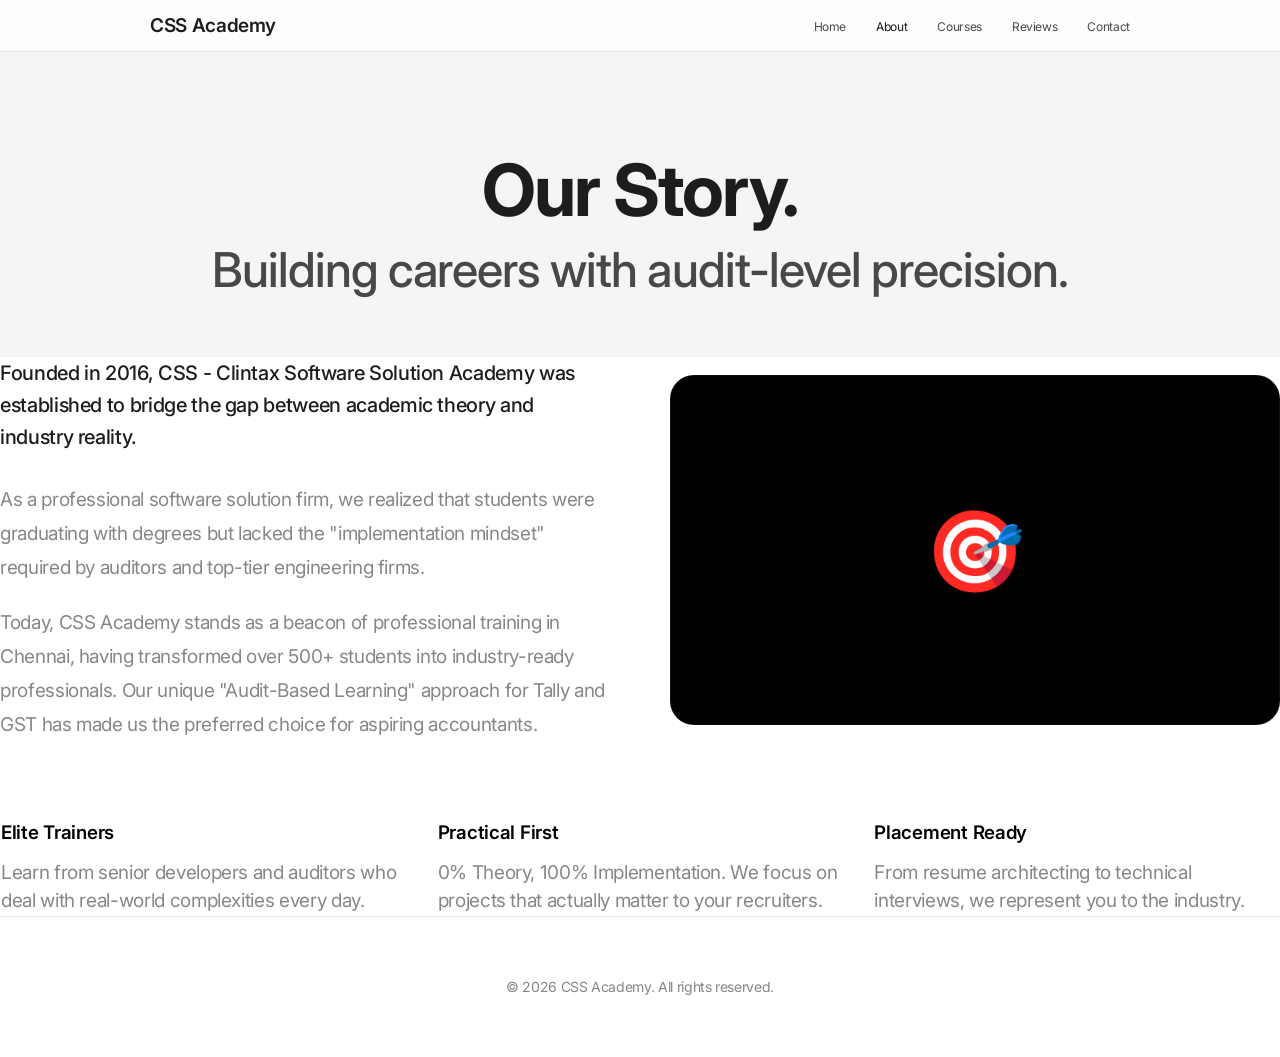
==== about.html @ c703cb59 "v2.0" ====
<!DOCTYPE html>
<html lang="en">

<head>
    <meta charset="UTF-8">
    <meta name="viewport" content="width=device-width, initial-scale=1.0">
    <title>About Us - CSS Academy | Professional Excellence Since 2016</title>
    <meta name="description"
        content="Discover the story of CSS Academy - Clintax Software Solution. Chennai's most trusted audit-based training institute for Tally and Engineering.">
    
    <link rel="preconnect" href="https://fonts.googleapis.com">
    <link rel="preconnect" href="https://fonts.gstatic.com" crossorigin>
    <link href="https://fonts.googleapis.com/css2?family=Inter:wght@300;400;500;600;700&family=Outfit:wght@600;700&display=swap" rel="stylesheet">
    <link rel="stylesheet" href="style.css">
</head>

<body class="about-page">

    <nav class="navbar">
        <div class="nav-container">
            <a href="index.html" class="nav-link" style="font-size: 19px; font-weight: 600; opacity: 1;">CSS Academy</a>
            <ul class="nav-menu" style="display: flex; gap: 30px; list-style: none;">
                <li><a href="index.html" class="nav-link">Home</a></li>
                <li><a href="about.html" class="nav-link active" style="opacity: 1;">About</a></li>
                <li><a href="courses.html" class="nav-link">Courses</a></li>
                <li><a href="reviews.html" class="nav-link">Reviews</a></li>
                <li><a href="contact.html" class="nav-link">Contact</a></li>
            </ul>
        </div>
    </nav>

    <header class="hero" style="background: #f5f5f7; padding-bottom: 60px;">
        <div class="hero-content">
            <h1 style="color: #1d1d1f; margin-bottom: 15px;">Our Story.</h1>
            <h2 style="color: #1d1d1f; opacity: 0.8; font-weight: 500;">Building careers with audit-level precision.</h2>
        </div>
    </header>

    <section class="section">
        <div class="container">
            <div class="grid grid-2 mb-xl" style="align-items: center; gap: 60px;">
                <div class="reveal">
                    <p style="font-size: 20px; line-height: 1.6; color: #1d1d1f; margin-bottom: 30px; font-weight: 500;">
                        Founded in 2016, CSS - Clintax Software Solution Academy was established to bridge the gap between academic theory and industry reality.
                    </p>
                    <p style="color: #86868b; line-height: 1.8; margin-bottom: 20px;">
                        As a professional software solution firm, we realized that students were graduating with degrees but lacked the "implementation mindset" required by auditors and top-tier engineering firms.
                    </p>
                    <p style="color: #86868b; line-height: 1.8;">
                        Today, CSS Academy stands as a beacon of professional training in Chennai, having transformed over 500+ students into industry-ready professionals. Our unique "Audit-Based Learning" approach for Tally and GST has made us the preferred choice for aspiring accountants.
                    </p>
                </div>
                <div class="glass-card reveal" style="background: #000; color: white; min-height: 350px; display: flex; align-items: center; justify-content: center; font-size: 80px;">
                    🎯
                </div>
            </div>

            <div class="grid grid-3" style="gap: 30px; margin-top: 80px;">
                <div class="glass-card reveal">
                    <h3 style="margin-bottom: 15px;">Elite Trainers</h3>
                    <p style="color: #86868b;">Learn from senior developers and auditors who deal with real-world complexities every day.</p>
                </div>
                <div class="glass-card reveal">
                    <h3 style="margin-bottom: 15px;">Practical First</h3>
                    <p style="color: #86868b;">0% Theory, 100% Implementation. We focus on projects that actually matter to your recruiters.</p>
                </div>
                <div class="glass-card reveal">
                    <h3 style="margin-bottom: 15px;">Placement Ready</h3>
                    <p style="color: #86868b;">From resume architecting to technical interviews, we represent you to the industry.</p>
                </div>
            </div>
        </div>
    </section>

    <footer style="padding: 60px 0; background: #ffffff; border-top: 1px solid var(--color-border);">
        <div class="container text-center">
            <p style="font-size: 14px;">&copy; 2026 CSS Academy. All rights reserved.</p>
        </div>
    </footer>

    <script src="script.js"></script>
</body>

</html>
---- style.css ----
@import url('https://fonts.googleapis.com/css2?family=Inter:wght@300;400;500;600;700;800&family=Outfit:wght@400;500;600;700;800&family=Playfair+Display:ital,wght@0,700;1,700&display=swap');

/* ============================================
   PROFESSIONAL COLOR SYSTEM
   ============================================ */
:root {
    /* Apple-Style Premium Palette */
    --color-primary: #000000;
    --color-primary-soft: #1d1d1f;
    --color-secondary: #ffffff;
    --color-bg-light: #f5f5f7;
    --color-bg-white: #ffffff;
    
    /* Apple Accent Colors */
    --color-accent: #0066cc; /* Apple Blue */
    --color-accent-hover: #0077ed;
    --color-gold: #b69d74; /* Refined Gold */
    --color-gold-light: #eaddca;
    
    /* Semantic Colors */
    --color-text: #1d1d1f;
    --color-text-secondary: #86868b;
    --color-text-on-dark: #f5f5f7;
    --color-border: rgba(0, 0, 0, 0.1);
    --color-border-light: rgba(255, 255, 255, 0.1);
    
    /* Glassmorphism */
    --glass-bg: rgba(255, 255, 255, 0.8);
    --glass-bg-dark: rgba(29, 29, 31, 0.8);
    --glass-blur: 20px;
    --glass-border: rgba(255, 255, 255, 0.3);
    
    /* Typography - SF Pro Style */
    --font-primary: 'Inter', -apple-system, BlinkMacSystemFont, 'SF Pro Text', 'Helvetica Neue', sans-serif;
    --font-display: 'Outfit', 'Inter', sans-serif;
    
    /* Apple-Style Shadows */
    --shadow-sm: 0 2px 4px rgba(0,0,0,0.05);
    --shadow-md: 0 4px 12px rgba(0,0,0,0.08);
    --shadow-lg: 0 20px 40px rgba(0,0,0,0.12);
    --shadow-glass: 0 8px 32px 0 rgba(0, 0, 0, 0.08);

    /* Spacing & Sizing */
    --radius-sm: 8px;
    --radius-md: 12px;
    --radius-lg: 18px;
    --radius-xl: 24px;
    --radius-full: 980px;
    
    --transition-apple: all 0.5s cubic-bezier(0.28, 0.11, 0.32, 1);
    --transition-fast: all 0.2s ease;
}

/* ============================================
   RESET & BASE STYLES
   ============================================ */
* {
    margin: 0;
    padding: 0;
    box-sizing: border-box;
}

html {
    scroll-behavior: smooth;
    font-size: 16px;
}

body {
    font-family: var(--font-primary);
    color: var(--color-text);
    background-color: var(--color-bg-white);
    line-height: 1.47059;
    font-weight: 400;
    letter-spacing: -0.022em;
    -webkit-font-smoothing: antialiased;
    -moz-osx-font-smoothing: grayscale;
    overflow-x: hidden;
}

img {
    max-width: 100%;
    height: auto;
    display: block;
}

a {
    text-decoration: none;
    color: inherit;
    transition: all var(--transition-base);
}

button {
    font-family: inherit;
    cursor: pointer;
    border: none;
    outline: none;
    transition: all var(--transition-base);
}

input,
textarea,
select {
    font-family: inherit;
    outline: none;
    transition: all var(--transition-base);
}

/* ============================================
   ULTRA-PREMIUM TYPOGRAPHY
   ============================================ */
h1, h2, h3, h4, h5, h6 {
    font-family: var(--font-primary);
    color: var(--color-primary);
    font-weight: 600;
    line-height: 1.1;
    letter-spacing: -0.015em;
}

h1 {
    font-size: clamp(40px, 8vw, 72px);
    font-weight: 700;
    letter-spacing: -0.025em;
}

h2 {
    font-size: clamp(32px, 5vw, 48px);
    font-weight: 600;
    letter-spacing: -0.02em;
}

p {
    font-size: 19px;
    line-height: 1.47059;
    color: var(--color-text-secondary);
    font-weight: 400;
}

.text-accent {
    color: var(--color-accent);
}

.text-gold {
    color: var(--color-gold);
    text-shadow: 0 0 1px rgba(197, 160, 89, 0.2);
}

/* ============================================
   LAYOUT UTILITIES
   ============================================ */
.container {
    width: 100%;
    max-width: 1280px;
    margin: 0 auto;
    padding: 0 var(--spacing-md);
}

.container-wide {
    max-width: 1440px;
}

.container-narrow {
    max-width: 960px;
}

.section {
    padding: var(--spacing-3xl) 0;
    position: relative;
}

.section-sm {
    padding: var(--spacing-2xl) 0;
}

.grid {
    display: grid;
    gap: var(--spacing-lg);
}

.grid-2 {
    grid-template-columns: repeat(auto-fit, minmax(300px, 1fr));
}

.grid-3 {
    grid-template-columns: repeat(auto-fit, minmax(280px, 1fr));
}

.grid-4 {
    grid-template-columns: repeat(auto-fit, minmax(250px, 1fr));
}

.flex {
    display: flex;
    gap: var(--spacing-md);
}

.flex-center {
    display: flex;
    justify-content: center;
    align-items: center;
}

.flex-between {
    display: flex;
    justify-content: space-between;
    align-items: center;
}

/* Structural Detail Components */
.tag {
    background: var(--color-bg-muted);
    color: var(--color-text-body);
    padding: 6px 16px;
    border-radius: var(--radius-pill);
    font-size: 0.75rem;
    font-weight: 700;
    letter-spacing: 0.02em;
    border: 1px solid var(--color-border);
}

.underline-gold {
    position: relative;
    display: inline-block;
}

.underline-gold::after {
    content: '';
    position: absolute;
    bottom: 2px;
    left: 0;
    width: 100%;
    height: 8px;
    background: var(--color-gold);
    opacity: 0.3;
    z-index: -1;
}

.link-arrow {
    color: var(--color-accent);
    text-decoration: none;
    font-weight: 700;
    font-size: 0.875rem;
    transition: transform var(--transition-base);
}

.link-arrow:hover {
    transform: translateX(5px);
}


/* ============================================
   BENTO GRID SYSTEM
   ============================================ */
.bento-grid {
    display: grid;
    grid-template-columns: repeat(12, 1fr);
    grid-auto-rows: minmax(100px, auto);
    gap: 20px;
}

.bento-item {
    background: var(--color-bg-bento);
    border: 1px solid var(--color-border);
    border-radius: var(--radius-bento);
    padding: 30px;
    transition: all var(--transition-base);
    position: relative;
    overflow: hidden;
    display: flex;
    flex-direction: column;
    justify-content: center;
}

.bento-item:hover {
    background: var(--color-secondary);
    box-shadow: var(--shadow-bento);
    transform: translateY(-5px);
    border-color: var(--color-gold);
}

.bento-featured {
    grid-column: span 6;
    grid-row: span 3;
}

.bento-wide {
    grid-column: span 6;
    grid-row: span 2;
}

.bento-tall {
    grid-column: span 3;
    grid-row: span 3;
}

.bento-standard {
    grid-column: span 3;
    grid-row: span 2;
}

.bento-small {
    grid-column: span 3;
    grid-row: span 1;
}

@media (max-width: 992px) {
    .bento-grid {
        grid-template-columns: repeat(6, 1fr);
    }

    .bento-featured,
    .bento-wide {
        grid-column: span 6;
    }

    .bento-tall,
    .bento-standard,
    .bento-small {
        grid-column: span 3;
    }
}

@media (max-width: 576px) {
    .bento-grid {
        display: flex;
        flex-direction: column;
    }
}

/* ============================================
   STRUCTURAL COMPONENTS
   ============================================ */
.professional-card {
    background: var(--color-bg-pure);
    border: 1px solid var(--color-bg-offset);
    border-radius: var(--radius-xl);
    padding: var(--spacing-lg);
    transition: all var(--transition-base);
    box-shadow: var(--shadow-soft);
}

.professional-card:hover {
    transform: translateY(-5px);
    box-shadow: var(--shadow-luxury);
    border-color: var(--color-gold);
}

.card-3d {
    transform-style: preserve-3d;
    perspective: 1200px;
    transition: transform var(--transition-base);
}

.card-3d:hover {
    transform: translateY(-10px) rotateX(4deg);
}

/* Glass Effect - Ultra-Premium */
.glass-card {
    background: var(--gradient-glass);
    backdrop-filter: blur(12px);
    -webkit-backdrop-filter: blur(12px);
    border: 1px solid rgba(255, 255, 255, 0.05);
    border-radius: var(--radius-xl);
    box-shadow: var(--shadow-soft);
    padding: var(--spacing-lg);
    transition: all var(--transition-base);
}

.glass-card:hover {
    transform: translateY(-8px);
    box-shadow: var(--shadow-luxury);
    border-color: var(--color-gold);
    background: rgba(255, 255, 255, 0.03);
}

.glass-card-strong {
    background: rgba(255, 255, 255, 0.02);
    backdrop-filter: blur(25px);
    -webkit-backdrop-filter: blur(25px);
    border: 1px solid rgba(255, 255, 255, 0.08);
}

/* ============================================
   ULTRA-PREMIUM BUTTONS
   ============================================ */
.btn {
    display: inline-flex;
    align-items: center;
    justify-content: center;
    padding: 12px 22px;
    font-size: 17px;
    font-weight: 400;
    border-radius: var(--radius-full);
    transition: var(--transition-apple);
    cursor: pointer;
    text-decoration: none;
    line-height: 1.17648;
}

.btn-primary {
    background-color: var(--color-accent);
    color: #ffffff;
}

.btn-primary:hover {
    background-color: var(--color-accent-hover);
}

.btn-lg {
    padding: 18px 32px;
    font-size: 21px;
}

.btn-sm {
    padding: 8px 16px;
    font-size: 14px;
}

.btn-outline {
    background: transparent;
    color: var(--color-primary);
    border: 2px solid var(--color-primary);
}

.btn-outline:hover {
    background: var(--color-primary);
    color: white;
    transform: translateY(-2px);
}

.btn-white {
    background: white;
    color: var(--color-primary);
    box-shadow: var(--shadow-luxury-md);
    border: 1px solid var(--color-border-subtle);
}

.btn-white:hover {
    box-shadow: var(--shadow-luxury-lg);
    transform: translateY(-4px);
    border-color: var(--color-accent);
}

/* ============================================
   FORM ELEMENTS
   ============================================ */
.form-group {
    margin-bottom: var(--spacing-md);
    position: relative;
}

.form-label {
    display: block;
    margin-bottom: 0.5rem;
    font-weight: 600;
    color: var(--color-text-primary);
    font-size: var(--text-sm);
}

.form-input,
.form-select,
.form-textarea {
    width: 100%;
    padding: 0.875rem 1rem;
    border: 2px solid var(--color-border);
    border-radius: var(--radius-md);
    font-size: var(--text-base);
    background: white;
    transition: all var(--transition-base);
}

.form-input:focus,
.form-select:focus,
.form-textarea:focus {
    border-color: var(--color-accent);
    box-shadow: 0 0 0 4px rgba(37, 99, 235, 0.1);
    transform: translateY(-1px);
}

.form-textarea {
    resize: vertical;
    min-height: 120px;
}

.form-error {
    color: #dc2626;
    font-size: var(--text-sm);
    margin-top: 0.25rem;
}

/* ============================================
   PROFESSIONAL ANIMATIONS
   ============================================ */
@keyframes fadeIn {
    from {
        opacity: 0;
    }

    to {
        opacity: 1;
    }
}

@keyframes slideUp {
    from {
        opacity: 0;
        transform: translateY(30px);
    }

    to {
        opacity: 1;
        transform: translateY(0);
    }
}

@keyframes slideDown {
    from {
        opacity: 0;
        transform: translateY(-30px);
    }

    to {
        opacity: 1;
        transform: translateY(0);
    }
}

@keyframes float {

    0%,
    100% {
        transform: translateY(0);
    }

    50% {
        transform: translateY(-10px);
    }
}

@keyframes fadeInUp {
    from {
        opacity: 0;
        transform: translate3d(0, 40px, 0);
    }

    to {
        opacity: 1;
        transform: translate3d(0, 0, 0);
    }
}

/* Animation Classes */
.animate-fade-in {
    animation: fadeIn 0.6s ease-out;
}

.animate-slide-up {
    animation: slideUp 0.6s ease-out;
}

.animate-slide-down {
    animation: slideDown 0.6s ease-out;
}

.animate-float {
    animation: float 3s ease-in-out infinite;
}

.animate-fade-in-up {
    animation: fadeInUp 0.6s ease-out;
}

/* Scroll Reveal */
.reveal {
    opacity: 0;
    transform: translateY(30px);
    transition: all 0.6s cubic-bezier(0.25, 0.46, 0.45, 0.94);
}

.reveal.active {
    opacity: 1;
    transform: translateY(0);
}

/* Stagger Animation */
.stagger-item {
    opacity: 0;
    transform: translateY(20px);
}

.stagger-item.active {
    animation: fadeInUp 0.6s ease-out forwards;
}

.stagger-item:nth-child(1) {
    animation-delay: 0.1s;
}

.stagger-item:nth-child(2) {
    animation-delay: 0.2s;
}

.stagger-item:nth-child(3) {
    animation-delay: 0.3s;
}

.stagger-item:nth-child(4) {
    animation-delay: 0.4s;
}

.stagger-item:nth-child(5) {
    animation-delay: 0.5s;
}

.stagger-item:nth-child(6) {
    animation-delay: 0.6s;
}

/* ============================================
   NAVIGATION - Professional & Clean
   ============================================ */
/* ============================================
   ULTRA-PREMIUM NAVIGATION
   ============================================ */
.navbar {
    position: fixed;
    top: 0;
    left: 0;
    width: 100%;
    z-index: var(--z-sticky);
    height: 52px; /* Apple Standard height for desktop nav */
    background: var(--glass-bg);
    backdrop-filter: saturate(180%) blur(20px);
    -webkit-backdrop-filter: saturate(180%) blur(20px);
    border-bottom: 1px solid var(--color-border);
    transition: var(--transition-apple);
}

.navbar.scrolled {
    height: 44px;
}

.nav-container {
    max-width: 1024px;
    margin: 0 auto;
    height: 100%;
    display: flex;
    justify-content: space-between;
    align-items: center;
    padding: 0 22px;
}

.nav-link {
    font-size: 12px;
    font-weight: 400;
    color: var(--color-text);
    opacity: 0.8;
    text-decoration: none;
    transition: opacity 0.2s ease;
}

.nav-link:hover {
    opacity: 1;
}


.nav-toggle {
    display: none;
    flex-direction: column;
    gap: 5px;
    background: transparent;
    padding: 0.5rem;
}

.nav-toggle span {
    width: 25px;
    height: 3px;
    background: var(--color-primary);
    border-radius: 3px;
    transition: all var(--transition-base);
}

/* ============================================
   ULTRA-PREMIUM HERO
   ============================================ */
.hero {
    padding-top: 150px;
    padding-bottom: 100px;
    text-align: center;
    background: #ffffff;
    overflow: hidden;
}

.hero-content {
    max-width: 980px;
    margin: 0 auto;
    padding: 0 22px;
}

.hero h1 {
    color: var(--color-primary);
    margin-bottom: 10px;
}

.hero p {
    font-size: 24px;
    color: var(--color-text-secondary);
    max-width: 700px;
    margin: 20px auto 40px;
}

.hero-cta {
    display: flex;
    justify-content: center;
    gap: 20px;
}

.floating-icon {
    position: absolute;
    font-size: 3rem;
    opacity: 0.08;
    animation: float 6s ease-in-out infinite;
}

.floating-icon:nth-child(1) {
    top: 10%;
    left: 10%;
    animation-delay: 0s;
}

.floating-icon:nth-child(2) {
    top: 20%;
    right: 15%;
    animation-delay: 1s;
}

.floating-icon:nth-child(3) {
    bottom: 15%;
    left: 15%;
    animation-delay: 2s;
}

.floating-icon:nth-child(4) {
    bottom: 25%;
    right: 10%;
    animation-delay: 3s;
}

/* ============================================
   STICKY ELEMENTS
   ============================================ */
.whatsapp-float {
    position: fixed;
    bottom: 30px;
    right: 30px;
    z-index: var(--z-sticky);
    width: 60px;
    height: 60px;
    background: #25d366;
    border-radius: 50%;
    display: flex;
    align-items: center;
    justify-content: center;
    box-shadow: var(--shadow-xl);
    transition: all var(--transition-base);
}

.whatsapp-float:hover {
    transform: scale(1.1);
    box-shadow: var(--shadow-2xl);
}

.whatsapp-float svg {
    width: 35px;
    height: 35px;
    fill: white;
}

/* ============================================
   MODAL & POPUP
   ============================================ */
.modal-overlay {
    position: fixed;
    top: 0;
    left: 0;
    right: 0;
    bottom: 0;
    background: rgba(15, 23, 42, 0.8);
    backdrop-filter: blur(8px);
    z-index: var(--z-modal);
    display: flex;
    align-items: center;
    justify-content: center;
    padding: var(--spacing-md);
    opacity: 0;
    visibility: hidden;
    transition: all var(--transition-base);
}

.modal-overlay.active {
    opacity: 1;
    visibility: visible;
}

.modal {
    background: white;
    border-radius: var(--radius-2xl);
    padding: var(--spacing-xl);
    max-width: 500px;
    width: 100%;
    position: relative;
    transform: scale(0.95);
    transition: all var(--transition-base);
    box-shadow: var(--shadow-2xl);
}

.modal-overlay.active .modal {
    transform: scale(1);
}

.modal-close {
    position: absolute;
    top: 1rem;
    right: 1rem;
    background: var(--color-bg-gray);
    width: 36px;
    height: 36px;
    border-radius: 50%;
    display: flex;
    align-items: center;
    justify-content: center;
    font-size: 1.5rem;
    color: var(--color-text-secondary);
    transition: all var(--transition-base);
}

.modal-close:hover {
    background: var(--color-border);
    transform: rotate(90deg);
}

/* ============================================
   UTILITY CLASSES
   ============================================ */
.text-center {
    text-align: center;
}

.text-left {
    text-align: left;
}

.text-right {
    text-align: right;
}

.mb-xs {
    margin-bottom: var(--spacing-xs);
}

.mb-sm {
    margin-bottom: var(--spacing-sm);
}

.mb-md {
    margin-bottom: var(--spacing-md);
}

.mb-lg {
    margin-bottom: var(--spacing-lg);
}

.mb-xl {
    margin-bottom: var(--spacing-xl);
}

.mb-2xl {
    margin-bottom: var(--spacing-2xl);
}

.mt-xs {
    margin-top: var(--spacing-xs);
}

.mt-sm {
    margin-top: var(--spacing-sm);
}

.mt-md {
    margin-top: var(--spacing-md);
}

.mt-lg {
    margin-top: var(--spacing-lg);
}

.mt-xl {
    margin-top: var(--spacing-xl);
}

.bg-light {
    background: var(--color-bg-light);
}

.bg-gray {
    background: var(--color-bg-gray);
}

.bg-dark {
    background: var(--color-bg-dark);
}

/* ============================================
   RESPONSIVE DESIGN
   ============================================ */
@media (max-width: 1024px) {
    :root {
        --spacing-3xl: 4rem;
    }

    .grid-3,
    .grid-4 {
        grid-template-columns: repeat(auto-fit, minmax(250px, 1fr));
    }
}

@media (max-width: 768px) {
    :root {
        --spacing-xl: 2rem;
        --spacing-2xl: 3rem;
        --spacing-3xl: 3rem;
    }

    .nav-menu {
        position: fixed;
        top: 70px;
        left: -100%;
        width: 100%;
        height: calc(100vh - 70px);
        background: white;
        flex-direction: column;
        padding: 2rem;
        box-shadow: var(--shadow-xl);
        transition: left var(--transition-base);
    }

    .nav-menu.active {
        left: 0;
    }

    .nav-toggle {
        display: flex;
    }

    .hero-cta {
        flex-direction: column;
    }

    .grid-2,
    .grid-3,
    .grid-4 {
        grid-template-columns: 1fr;
    }
}

@media (max-width: 480px) {
    .whatsapp-float {
        width: 50px;
        height: 50px;
        bottom: 20px;
        right: 20px;
    }

    .whatsapp-float svg {
        width: 28px;
        height: 28px;
    }
}
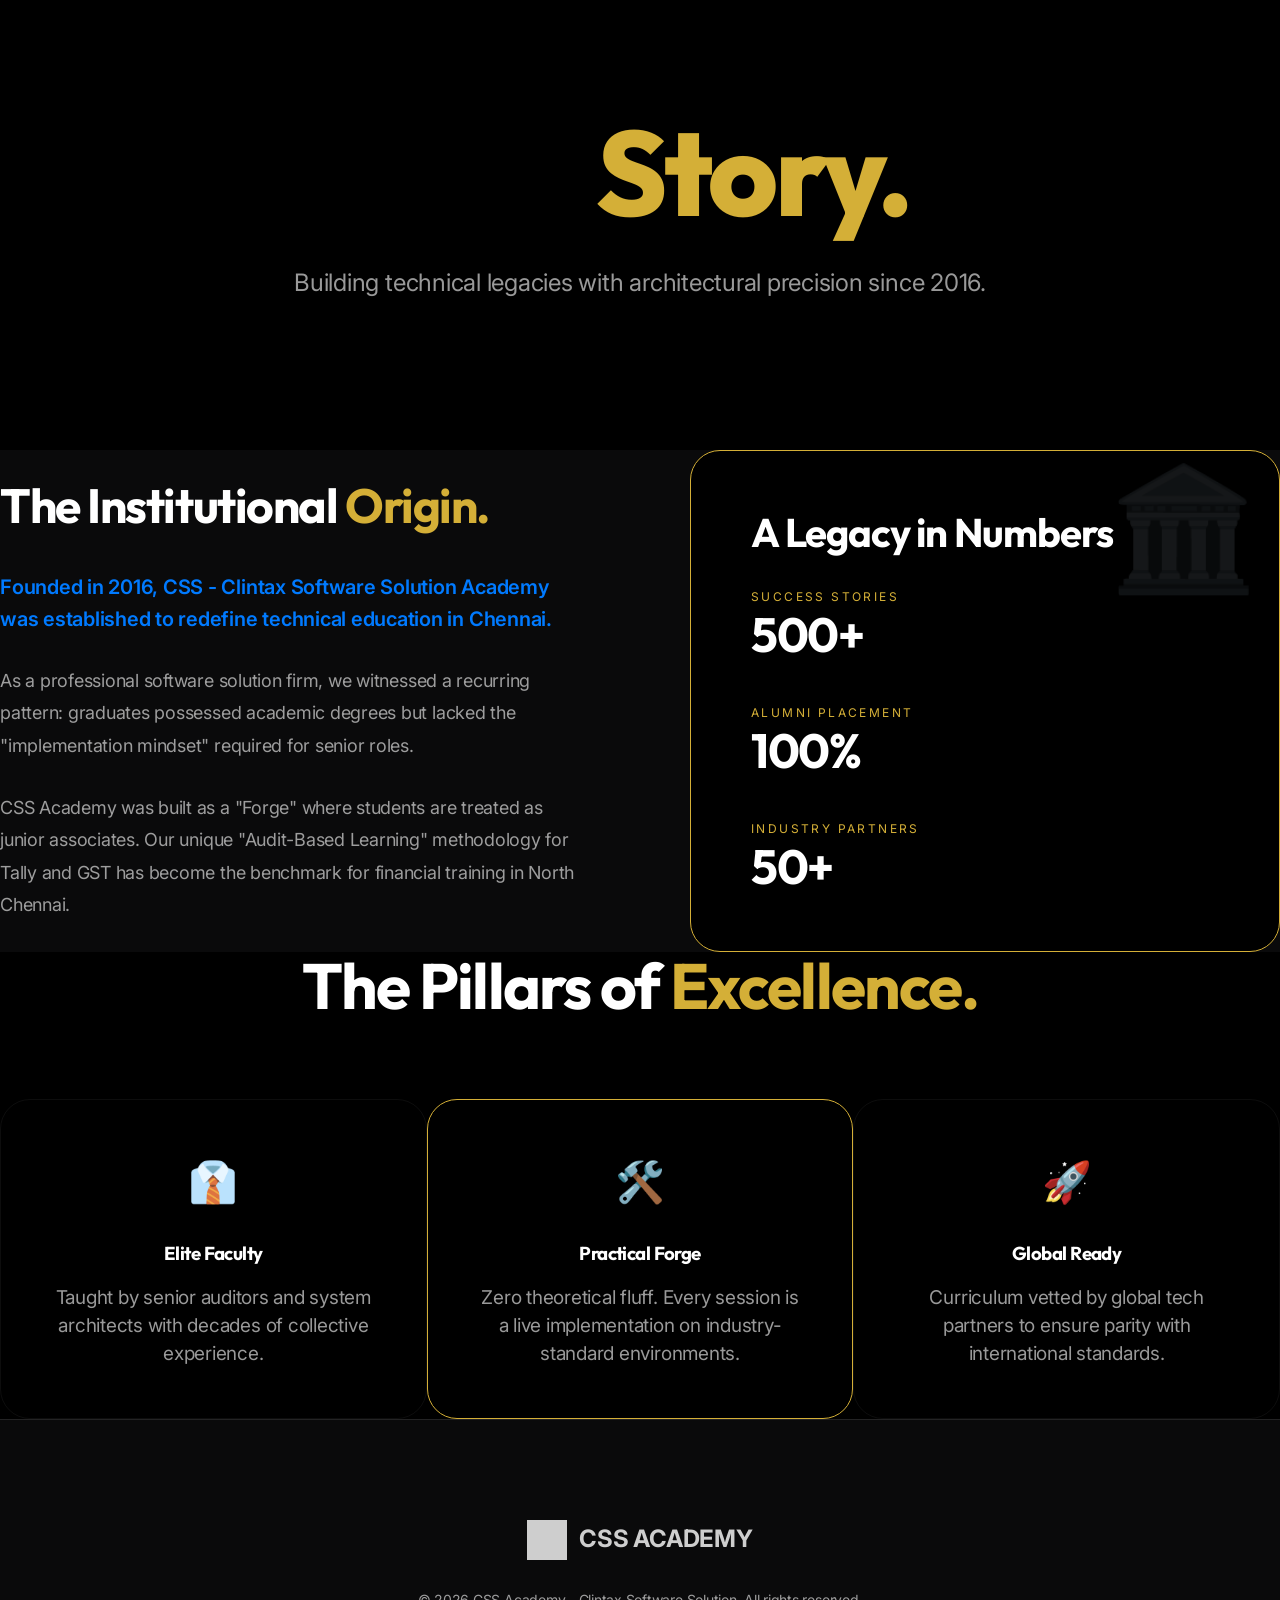
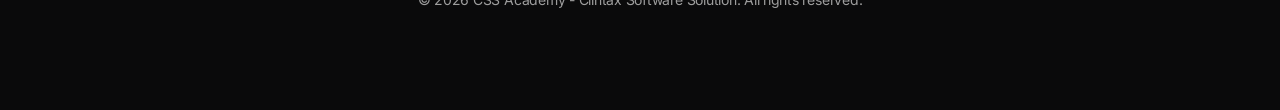
==== commit f40e310e: "seo & geo" ====
--- a/about.html
+++ b/about.html
@@ -4,13 +4,14 @@
 <head>
     <meta charset="UTF-8">
     <meta name="viewport" content="width=device-width, initial-scale=1.0">
-    <title>About Us - CSS Academy | Professional Excellence Since 2016</title>
+    <title>The Heritage of Excellence - CSS Academy | Since 2016</title>
     <meta name="description"
-        content="Discover the story of CSS Academy - Clintax Software Solution. Chennai's most trusted audit-based training institute for Tally and Engineering.">
+        content="Discover the story of CSS Academy - Clintax Software Solution. Chennai's most trusted institutional training for professional Tally, Python, and Engineering.">
     
+    <!-- Fonts -->
     <link rel="preconnect" href="https://fonts.googleapis.com">
     <link rel="preconnect" href="https://fonts.gstatic.com" crossorigin>
-    <link href="https://fonts.googleapis.com/css2?family=Inter:wght@300;400;500;600;700&family=Outfit:wght@600;700&display=swap" rel="stylesheet">
+    <link href="https://fonts.googleapis.com/css2?family=Inter:wght@300;400;500;600;700&family=Outfit:wght@600;700;800&display=swap" rel="stylesheet">
     <link rel="stylesheet" href="style.css">
 </head>
 
@@ -18,10 +19,13 @@
 
     <nav class="navbar">
         <div class="nav-container">
-            <a href="index.html" class="nav-link" style="font-size: 19px; font-weight: 600; opacity: 1;">CSS Academy</a>
-            <ul class="nav-menu" style="display: flex; gap: 30px; list-style: none;">
+            <a href="index.html" class="nav-link" style="display: flex; align-items: center; gap: 12px; font-size: 20px; font-weight: 700; opacity: 1; letter-spacing: -0.02em;">
+                <img src="assets/logo.png" alt="CSS Academy" style="height: 32px; filter: brightness(0) invert(1);">
+                <span>CSS ACADEMY</span>
+            </a>
+            <ul class="nav-menu">
                 <li><a href="index.html" class="nav-link">Home</a></li>
-                <li><a href="about.html" class="nav-link active" style="opacity: 1;">About</a></li>
+                <li><a href="about.html" class="nav-link active">About</a></li>
                 <li><a href="courses.html" class="nav-link">Courses</a></li>
                 <li><a href="reviews.html" class="nav-link">Reviews</a></li>
                 <li><a href="contact.html" class="nav-link">Contact</a></li>
@@ -29,52 +33,82 @@
         </div>
     </nav>
 
-    <header class="hero" style="background: #f5f5f7; padding-bottom: 60px;">
-        <div class="hero-content">
-            <h1 style="color: #1d1d1f; margin-bottom: 15px;">Our Story.</h1>
-            <h2 style="color: #1d1d1f; opacity: 0.8; font-weight: 500;">Building careers with audit-level precision.</h2>
+    <header class="hero" style="min-height: 50vh;">
+        <div class="hero-content reveal">
+            <h1 class="animate-slide-up">Our <span class="text-accent">Story.</span></h1>
+            <p class="animate-fade-in" style="margin-top: 30px; font-size: 24px; max-width: 800px; margin-left: auto; margin-right: auto; color: var(--color-text-muted);">
+                Building technical legacies with architectural precision since 2016.
+            </p>
         </div>
     </header>
 
-    <section class="section">
+    <section class="section" style="background: var(--color-primary-soft);">
         <div class="container">
-            <div class="grid grid-2 mb-xl" style="align-items: center; gap: 60px;">
+            <div class="grid grid-2" style="align-items: center; gap: 100px;">
                 <div class="reveal">
-                    <p style="font-size: 20px; line-height: 1.6; color: #1d1d1f; margin-bottom: 30px; font-weight: 500;">
-                        Founded in 2016, CSS - Clintax Software Solution Academy was established to bridge the gap between academic theory and industry reality.
+                    <h2 style="font-size: 48px; margin-bottom: 40px;">The Institutional <span class="text-accent">Origin.</span></h2>
+                    <p style="font-size: 20px; line-height: 1.6; color: var(--color-blue); margin-bottom: 30px; font-weight: 600;">
+                        Founded in 2016, CSS - Clintax Software Solution Academy was established to redefine technical education in Chennai.
                     </p>
-                    <p style="color: #86868b; line-height: 1.8; margin-bottom: 20px;">
-                        As a professional software solution firm, we realized that students were graduating with degrees but lacked the "implementation mindset" required by auditors and top-tier engineering firms.
+                    <p style="color: var(--color-text-muted); font-size: 18px; line-height: 1.8; margin-bottom: 30px;">
+                        As a professional software solution firm, we witnessed a recurring pattern: graduates possessed academic degrees but lacked the "implementation mindset" required for senior roles. 
                     </p>
-                    <p style="color: #86868b; line-height: 1.8;">
-                        Today, CSS Academy stands as a beacon of professional training in Chennai, having transformed over 500+ students into industry-ready professionals. Our unique "Audit-Based Learning" approach for Tally and GST has made us the preferred choice for aspiring accountants.
+                    <p style="color: var(--color-text-muted); font-size: 18px; line-height: 1.8;">
+                        CSS Academy was built as a "Forge" where students are treated as junior associates. Our unique "Audit-Based Learning" methodology for Tally and GST has become the benchmark for financial training in North Chennai.
                     </p>
                 </div>
-                <div class="glass-card reveal" style="background: #000; color: white; min-height: 350px; display: flex; align-items: center; justify-content: center; font-size: 80px;">
-                    🎯
-                </div>
-            </div>
-
-            <div class="grid grid-3" style="gap: 30px; margin-top: 80px;">
-                <div class="glass-card reveal">
-                    <h3 style="margin-bottom: 15px;">Elite Trainers</h3>
-                    <p style="color: #86868b;">Learn from senior developers and auditors who deal with real-world complexities every day.</p>
-                </div>
-                <div class="glass-card reveal">
-                    <h3 style="margin-bottom: 15px;">Practical First</h3>
-                    <p style="color: #86868b;">0% Theory, 100% Implementation. We focus on projects that actually matter to your recruiters.</p>
-                </div>
-                <div class="glass-card reveal">
-                    <h3 style="margin-bottom: 15px;">Placement Ready</h3>
-                    <p style="color: #86868b;">From resume architecting to technical interviews, we represent you to the industry.</p>
+                <div class="glass-card reveal card-3d" style="background: var(--color-primary); color: white; min-height: 500px; display: flex; flex-direction: column; justify-content: center; padding: 60px; border-color: var(--color-accent); position: relative; overflow: hidden;">
+                    <div style="font-size: 120px; opacity: 0.1; position: absolute; top: -20px; right: 20px;">🏛️</div>
+                    <h3 style="font-size: 40px; margin-bottom: 30px; position: relative; z-index: 2;">A Legacy in Numbers</h3>
+                    <div style="display: grid; gap: 40px; position: relative; z-index: 2;">
+                        <div>
+                            <span style="font-size: 12px; text-transform: uppercase; letter-spacing: 0.2em; color: var(--color-accent);">Success Stories</span>
+                            <h4 style="font-size: 48px;">500+</h4>
+                        </div>
+                        <div>
+                            <span style="font-size: 12px; text-transform: uppercase; letter-spacing: 0.2em; color: var(--color-accent);">Alumni Placement</span>
+                            <h4 style="font-size: 48px;">100%</h4>
+                        </div>
+                        <div>
+                            <span style="font-size: 12px; text-transform: uppercase; letter-spacing: 0.2em; color: var(--color-accent);">Industry Partners</span>
+                            <h4 style="font-size: 48px;">50+</h4>
+                        </div>
+                    </div>
                 </div>
             </div>
         </div>
     </section>
 
-    <footer style="padding: 60px 0; background: #ffffff; border-top: 1px solid var(--color-border);">
+    <section class="section">
+        <div class="container text-center reveal">
+            <h2 style="margin-bottom: 80px;">The Pillars of <span class="text-accent">Excellence.</span></h2>
+            <div class="grid grid-3 stagger-parent">
+                <div class="glass-card stagger-item" style="padding: 50px;">
+                    <div style="font-size: 40px; margin-bottom: 30px;">👔</div>
+                    <h3 style="margin-bottom: 20px; color: white;">Elite Faculty</h3>
+                    <p style="color: var(--color-text-muted);">Taught by senior auditors and system architects with decades of collective experience.</p>
+                </div>
+                <div class="glass-card stagger-item" style="padding: 50px; border-color: var(--color-accent);">
+                    <div style="font-size: 40px; margin-bottom: 30px;">🛠️</div>
+                    <h3 style="margin-bottom: 20px; color: white;">Practical Forge</h3>
+                    <p style="color: var(--color-text-muted);">Zero theoretical fluff. Every session is a live implementation on industry-standard environments.</p>
+                </div>
+                <div class="glass-card stagger-item" style="padding: 50px;">
+                    <div style="font-size: 40px; margin-bottom: 30px;">🚀</div>
+                    <h3 style="margin-bottom: 20px; color: white;">Global Ready</h3>
+                    <p style="color: var(--color-text-muted);">Curriculum vetted by global tech partners to ensure parity with international standards.</p>
+                </div>
+            </div>
+        </div>
+    </section>
+
+    <footer style="padding: 100px 0; background: var(--color-primary-soft); border-top: 1px solid var(--color-border);">
         <div class="container text-center">
-            <p style="font-size: 14px;">&copy; 2026 CSS Academy. All rights reserved.</p>
+            <a href="index.html" class="nav-link" style="display: inline-flex; align-items: center; gap: 12px; font-size: 24px; font-weight: 700; color: white; margin-bottom: 30px;">
+                <img src="assets/logo.png" alt="CSS Academy" style="height: 40px; filter: brightness(0) invert(1);">
+                <span>CSS ACADEMY</span>
+            </a>
+            <p style="font-size: 14px; color: var(--color-text-muted);">&copy; 2026 CSS Academy - Clintax Software Solution. All rights reserved.</p>
         </div>
     </footer>
 
--- a/style.css
+++ b/style.css
@@ -4,50 +4,52 @@
    PROFESSIONAL COLOR SYSTEM
    ============================================ */
 :root {
-    /* Apple-Style Premium Palette */
+    /* Institutional Premium Palette - Obsidian & Gold */
     --color-primary: #000000;
-    --color-primary-soft: #1d1d1f;
+    --color-primary-soft: #0a0a0b;
     --color-secondary: #ffffff;
     --color-bg-light: #f5f5f7;
     --color-bg-white: #ffffff;
     
-    /* Apple Accent Colors */
-    --color-accent: #0066cc; /* Apple Blue */
-    --color-accent-hover: #0077ed;
-    --color-gold: #b69d74; /* Refined Gold */
+    /* Luxury Accents */
+    --color-accent: #d4af37; /* Metallic Gold */
+    --color-accent-hover: #c5a027;
+    --color-gold: #b69d74;
     --color-gold-light: #eaddca;
+    --color-blue: #007aff; /* Electric Institutional Blue */
     
     /* Semantic Colors */
-    --color-text: #1d1d1f;
+    --color-text: #ffffff;
+    --color-text-dark: #1d1d1f;
     --color-text-secondary: #86868b;
-    --color-text-on-dark: #f5f5f7;
-    --color-border: rgba(0, 0, 0, 0.1);
-    --color-border-light: rgba(255, 255, 255, 0.1);
+    --color-text-muted: rgba(255, 255, 255, 0.6);
+    --color-border: rgba(255, 255, 255, 0.1);
+    --color-border-light: rgba(255, 255, 255, 0.05);
     
-    /* Glassmorphism */
-    --glass-bg: rgba(255, 255, 255, 0.8);
-    --glass-bg-dark: rgba(29, 29, 31, 0.8);
-    --glass-blur: 20px;
-    --glass-border: rgba(255, 255, 255, 0.3);
+    /* Glassmorphism - Dark Premium */
+    --glass-bg: rgba(10, 10, 11, 0.8);
+    --glass-bg-dark: rgba(0, 0, 0, 0.9);
+    --glass-blur: 25px;
+    --glass-border: rgba(212, 175, 55, 0.2);
     
-    /* Typography - SF Pro Style */
-    --font-primary: 'Inter', -apple-system, BlinkMacSystemFont, 'SF Pro Text', 'Helvetica Neue', sans-serif;
+    /* Typography */
+    --font-primary: 'Inter', -apple-system, sans-serif;
     --font-display: 'Outfit', 'Inter', sans-serif;
     
-    /* Apple-Style Shadows */
-    --shadow-sm: 0 2px 4px rgba(0,0,0,0.05);
-    --shadow-md: 0 4px 12px rgba(0,0,0,0.08);
-    --shadow-lg: 0 20px 40px rgba(0,0,0,0.12);
-    --shadow-glass: 0 8px 32px 0 rgba(0, 0, 0, 0.08);
+    /* Shadows */
+    --shadow-sm: 0 2px 4px rgba(0,0,0,0.2);
+    --shadow-md: 0 8px 16px rgba(0,0,0,0.3);
+    --shadow-lg: 0 20px 40px rgba(0,0,0,0.4);
+    --shadow-gold: 0 4px 14px 0 rgba(212, 175, 55, 0.3);
 
     /* Spacing & Sizing */
     --radius-sm: 8px;
     --radius-md: 12px;
-    --radius-lg: 18px;
-    --radius-xl: 24px;
+    --radius-lg: 20px;
+    --radius-xl: 30px;
     --radius-full: 980px;
     
-    --transition-apple: all 0.5s cubic-bezier(0.28, 0.11, 0.32, 1);
+    --transition-apple: all 0.6s cubic-bezier(0.28, 0.11, 0.32, 1);
     --transition-fast: all 0.2s ease;
 }
 
@@ -68,10 +70,10 @@
 body {
     font-family: var(--font-primary);
     color: var(--color-text);
-    background-color: var(--color-bg-white);
-    line-height: 1.47059;
+    background-color: var(--color-primary);
+    line-height: 1.6;
     font-weight: 400;
-    letter-spacing: -0.022em;
+    letter-spacing: -0.015em;
     -webkit-font-smoothing: antialiased;
     -moz-osx-font-smoothing: grayscale;
     overflow-x: hidden;
@@ -109,23 +111,21 @@
    ULTRA-PREMIUM TYPOGRAPHY
    ============================================ */
 h1, h2, h3, h4, h5, h6 {
-    font-family: var(--font-primary);
-    color: var(--color-primary);
-    font-weight: 600;
-    line-height: 1.1;
-    letter-spacing: -0.015em;
+    font-family: var(--font-display);
+    color: var(--color-secondary);
+    font-weight: 700;
+    line-height: 1.05;
+    letter-spacing: -0.03em;
 }
 
 h1 {
-    font-size: clamp(40px, 8vw, 72px);
+    font-size: clamp(56px, 10vw, 120px);
+    font-weight: 800;
+}
+
+h2 {
+    font-size: clamp(40px, 6vw, 64px);
     font-weight: 700;
-    letter-spacing: -0.025em;
-}
-
-h2 {
-    font-size: clamp(32px, 5vw, 48px);
-    font-weight: 600;
-    letter-spacing: -0.02em;
 }
 
 p {
@@ -399,11 +399,14 @@
 
 .btn-primary {
     background-color: var(--color-accent);
-    color: #ffffff;
+    color: var(--color-primary);
+    font-weight: 600;
+    box-shadow: var(--shadow-gold);
 }
 
 .btn-primary:hover {
     background-color: var(--color-accent-hover);
+    transform: translateY(-2px) scale(1.02);
 }
 
 .btn-lg {
@@ -681,18 +684,50 @@
 }
 
 /* ============================================
-   ULTRA-PREMIUM HERO
+   ULTRA-PREMIUM HERO - CINEMATIC
    ============================================ */
 .hero {
-    padding-top: 150px;
-    padding-bottom: 100px;
+    min-height: 100vh;
+    display: flex;
+    align-items: center;
+    justify-content: center;
     text-align: center;
-    background: #ffffff;
+    background: var(--color-primary);
+    position: relative;
     overflow: hidden;
+    padding: 100px 0;
+}
+
+.hero-background {
+    position: absolute;
+    top: 0;
+    left: 0;
+    width: 100%;
+    height: 100%;
+    z-index: 1;
+    opacity: 0.4;
+}
+
+.hero-background img {
+    width: 100%;
+    height: 100%;
+    object-fit: cover;
+}
+
+.hero-background::after {
+    content: '';
+    position: absolute;
+    top: 0;
+    left: 0;
+    width: 100%;
+    height: 100%;
+    background: radial-gradient(circle at center, transparent 0%, var(--color-primary) 80%);
 }
 
 .hero-content {
-    max-width: 980px;
+    position: relative;
+    z-index: 2;
+    max-width: 1100px;
     margin: 0 auto;
     padding: 0 22px;
 }
